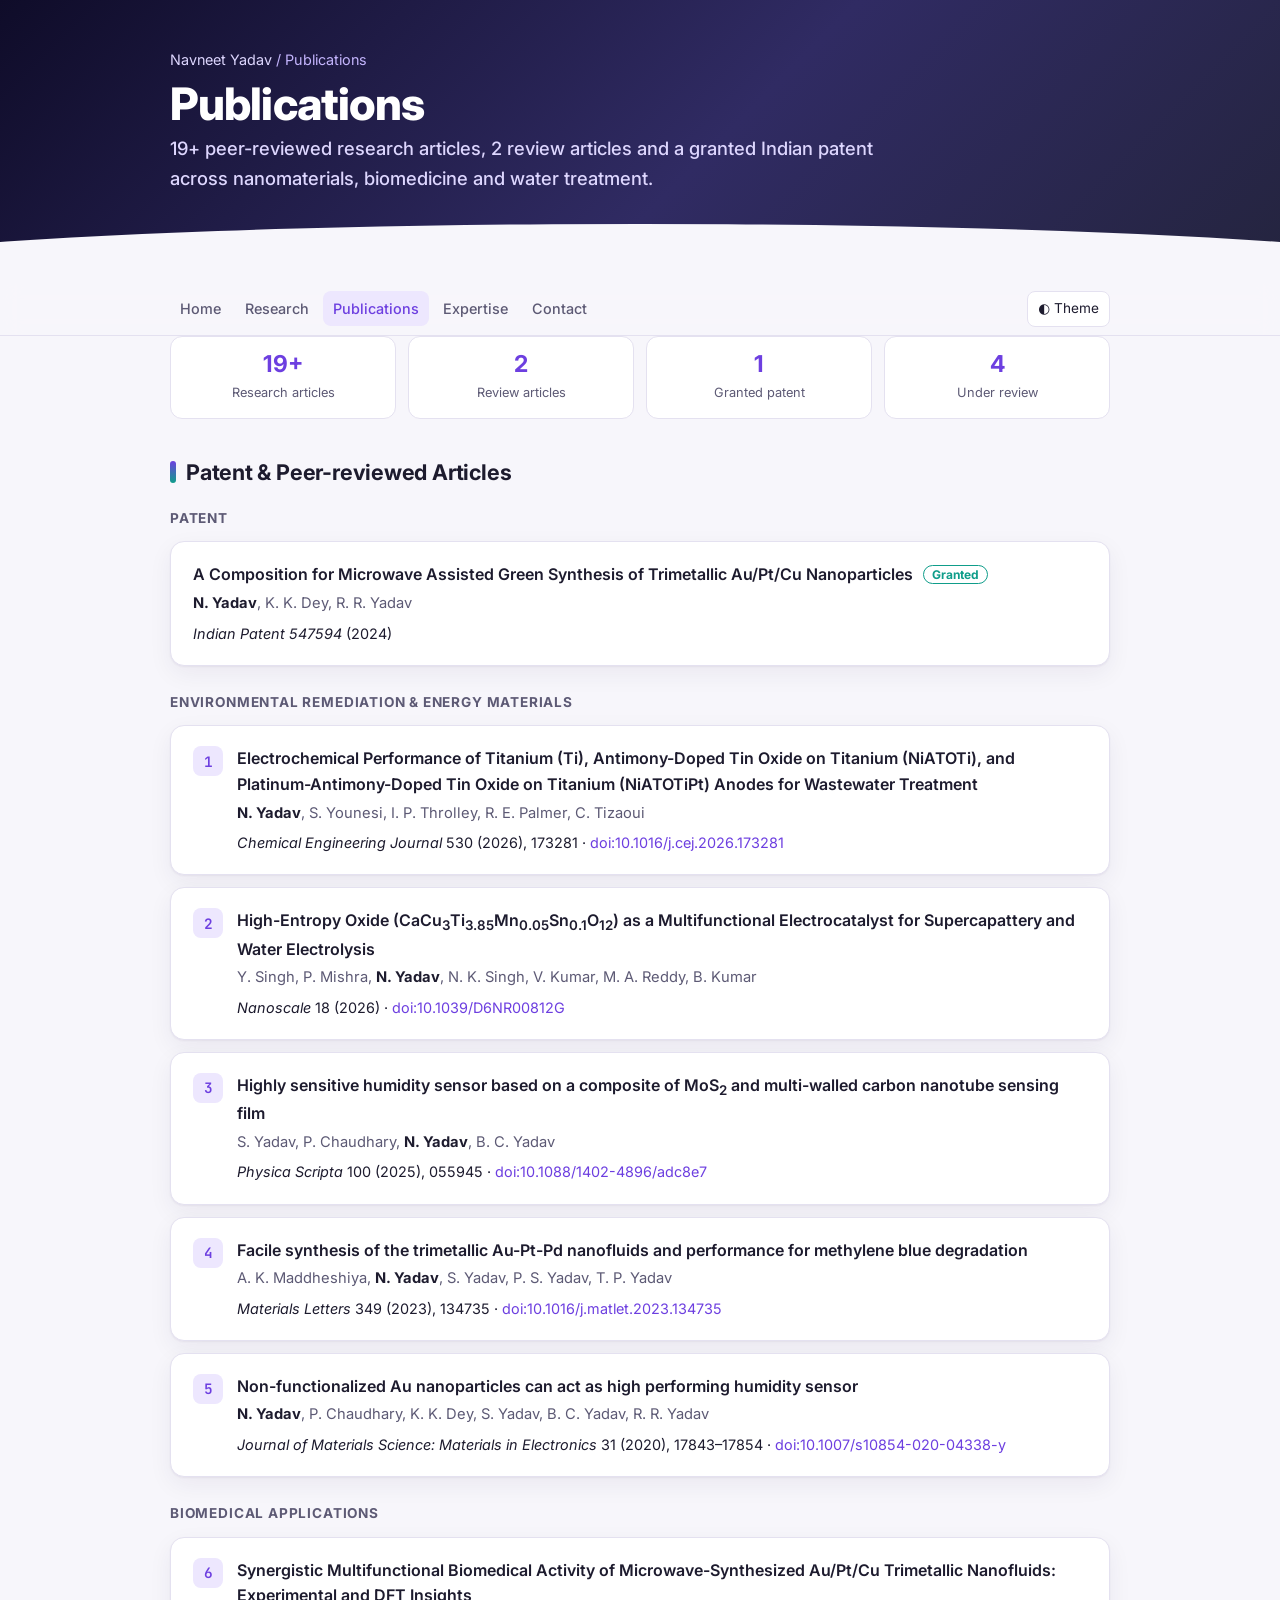
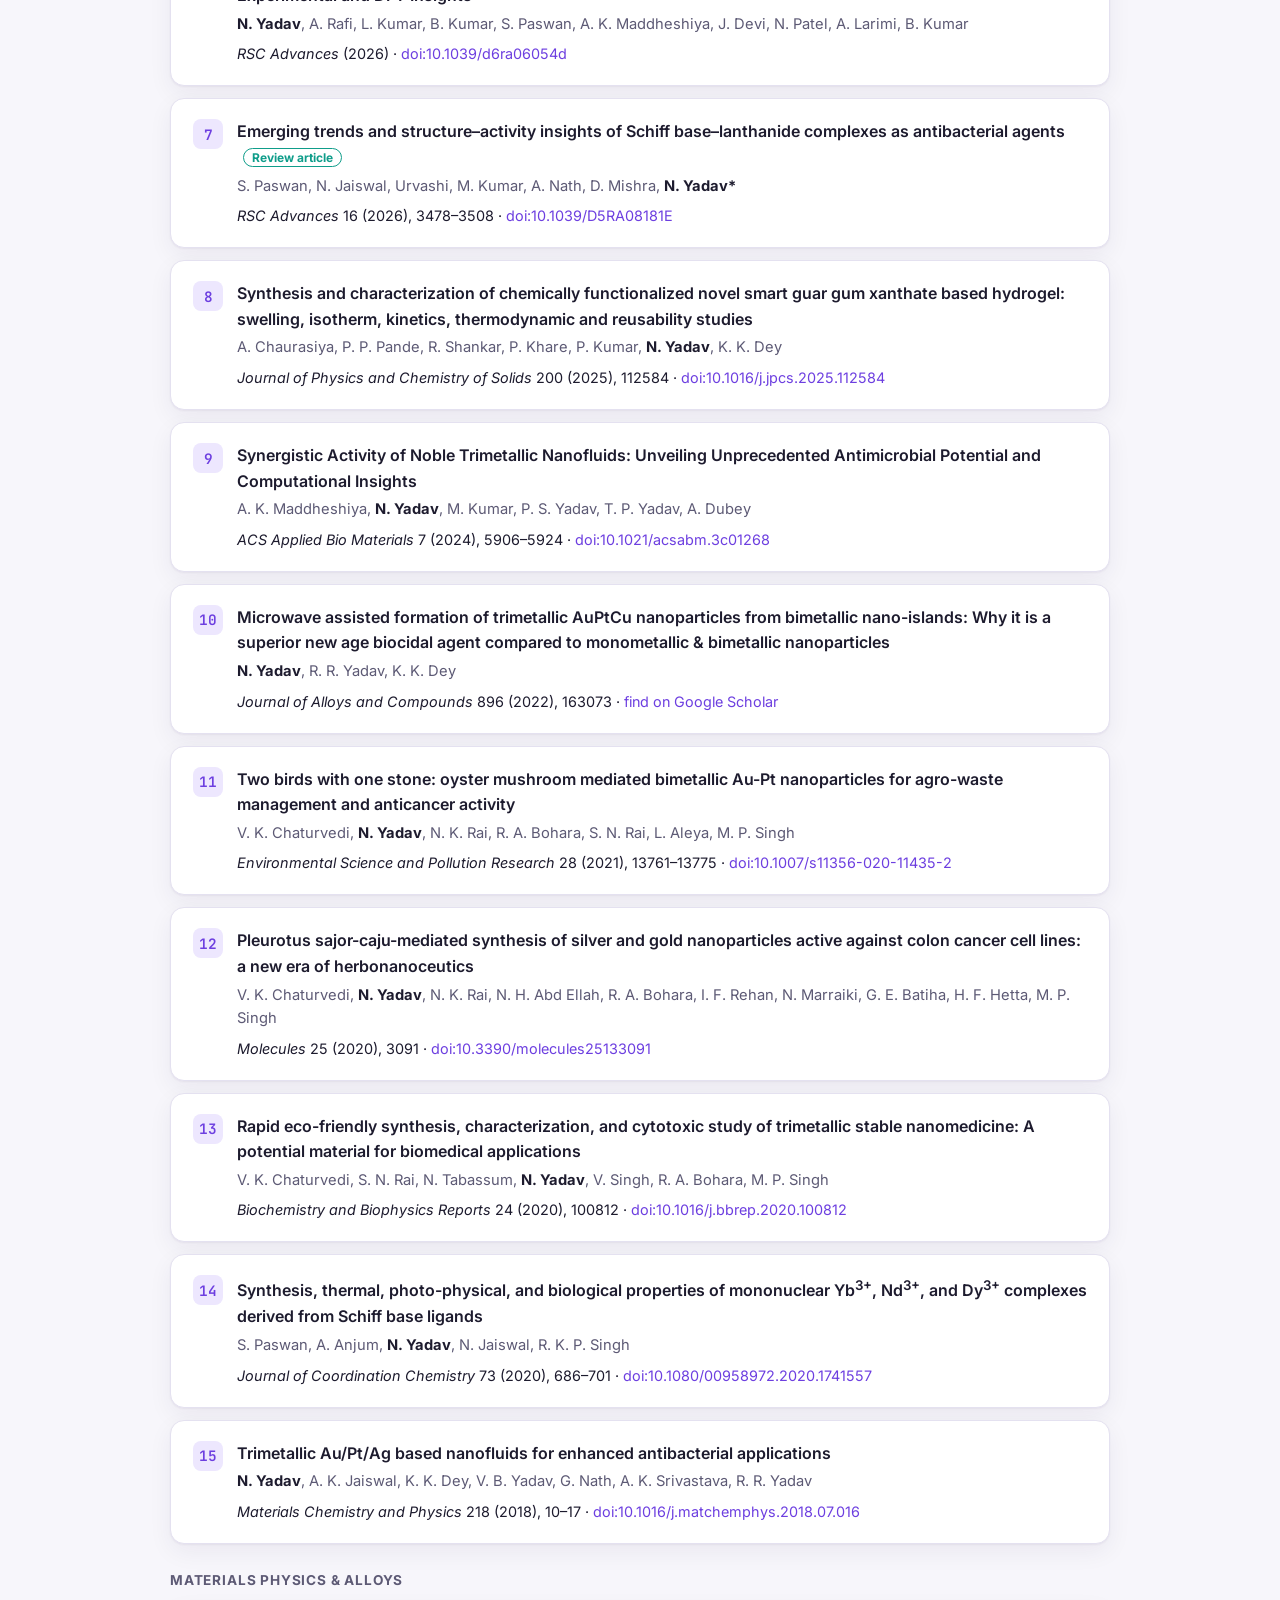
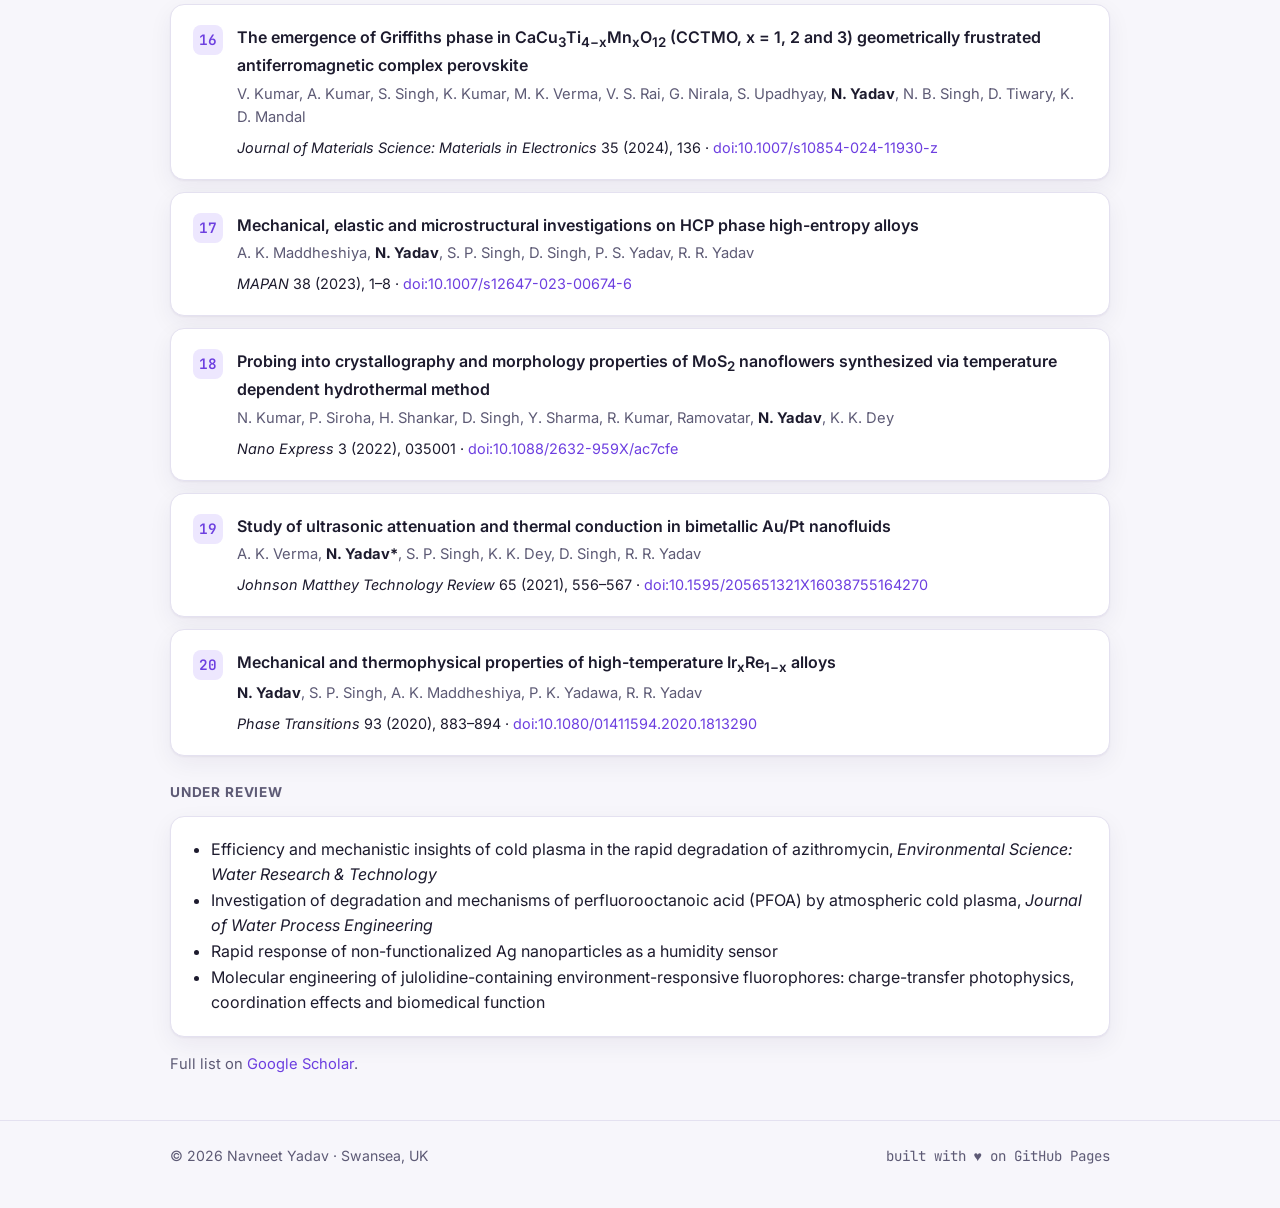
==== publications.html @ 1cdd3c5e "Add files via upload" ====
<!doctype html>
<html lang="en">
<head>
<meta charset="utf-8">
<meta name="viewport" content="width=device-width, initial-scale=1">
<title>Publications · Dr Navneet Yadav</title>
<meta name="description" content="Publications and patent of Dr Navneet Yadav.">
<meta property="og:title" content="Publications · Dr Navneet Yadav">
<meta property="og:description" content="Publications and patent of Dr Navneet Yadav.">
<meta property="og:image" content="https://navneetyadav840.github.io/photo_1.jpg">
<link rel="preconnect" href="https://fonts.googleapis.com">
<link rel="preconnect" href="https://fonts.gstatic.com" crossorigin>
<link href="https://fonts.googleapis.com/css2?family=Inter:wght@400;500;600;700;800&family=JetBrains+Mono:wght@400;600&display=swap" rel="stylesheet">
<link rel="stylesheet" href="style.css">
</head>
<body>
<header class="hero pagehead">
  <div class="wrap">
    <p class="crumb"><a href="index.html">Navneet Yadav</a> / Publications</p>
    <h1>Publications</h1>
    <p class="role">19+ peer-reviewed research articles, 2 review articles and a granted Indian patent across nanomaterials, biomedicine and water treatment.</p>
  </div>
</header>

<nav class="top" aria-label="Pages">
  <div class="wrap">
    <a href="index.html">Home</a>
    <a href="research.html">Research</a>
    <a href="publications.html" class="active" aria-current="page">Publications</a>
    <a href="expertise.html">Expertise</a>
    <a href="contact.html">Contact</a>
    <button class="theme" id="themeBtn" type="button" aria-label="Toggle colour theme">◐ Theme</button>
  </div>
</nav>

<main class="wrap">

  <div class="stats" style="margin:0 0 36px">
    <div class="stat"><b>19+</b><span>Research articles</span></div>
    <div class="stat"><b>2</b><span>Review articles</span></div>
    <div class="stat"><b>1</b><span>Granted patent</span></div>
    <div class="stat"><b>4</b><span>Under review</span></div>
  </div>

<section id="publications">
    <h2>Patent &amp; Peer-reviewed Articles</h2>
    <div class="pubs">
      <p class="sub">Patent</p>
      <div class="card pub nonum"><div>
        <p class="t">A Composition for Microwave Assisted Green Synthesis of Trimetallic Au/Pt/Cu Nanoparticles <span class="status">Granted</span></p>
        <p class="a"><b>N. Yadav</b>, K. K. Dey, R. R. Yadav</p>
        <p class="j"><i>Indian Patent 547594</i> (2024)</p>
      </div></div>

      <p class="sub">Environmental remediation &amp; energy materials</p>
      <div class="card pub"><div>
        <p class="t">Electrochemical Performance of Titanium (Ti), Antimony-Doped Tin Oxide on Titanium (NiATOTi), and Platinum-Antimony-Doped Tin Oxide on Titanium (NiATOTiPt) Anodes for Wastewater Treatment</p>
        <p class="a"><b>N. Yadav</b>, S. Younesi, I. P. Throlley, R. E. Palmer, C. Tizaoui</p>
        <p class="j"><i>Chemical Engineering Journal</i> 530 (2026), 173281 · <a href="https://doi.org/10.1016/j.cej.2026.173281" target="_blank" rel="noopener">doi:10.1016/j.cej.2026.173281</a></p>
      </div></div>
      <div class="card pub"><div>
        <p class="t">High-Entropy Oxide (CaCu<sub>3</sub>Ti<sub>3.85</sub>Mn<sub>0.05</sub>Sn<sub>0.1</sub>O<sub>12</sub>) as a Multifunctional Electrocatalyst for Supercapattery and Water Electrolysis</p>
        <p class="a">Y. Singh, P. Mishra, <b>N. Yadav</b>, N. K. Singh, V. Kumar, M. A. Reddy, B. Kumar</p>
        <p class="j"><i>Nanoscale</i> 18 (2026) · <a href="https://doi.org/10.1039/D6NR00812G" target="_blank" rel="noopener">doi:10.1039/D6NR00812G</a></p>
      </div></div>
      <div class="card pub"><div>
        <p class="t">Highly sensitive humidity sensor based on a composite of MoS<sub>2</sub> and multi-walled carbon nanotube sensing film</p>
        <p class="a">S. Yadav, P. Chaudhary, <b>N. Yadav</b>, B. C. Yadav</p>
        <p class="j"><i>Physica Scripta</i> 100 (2025), 055945 · <a href="https://doi.org/10.1088/1402-4896/adc8e7" target="_blank" rel="noopener">doi:10.1088/1402-4896/adc8e7</a></p>
      </div></div>
      <div class="card pub"><div>
        <p class="t">Facile synthesis of the trimetallic Au-Pt-Pd nanofluids and performance for methylene blue degradation</p>
        <p class="a">A. K. Maddheshiya, <b>N. Yadav</b>, S. Yadav, P. S. Yadav, T. P. Yadav</p>
        <p class="j"><i>Materials Letters</i> 349 (2023), 134735 · <a href="https://doi.org/10.1016/j.matlet.2023.134735" target="_blank" rel="noopener">doi:10.1016/j.matlet.2023.134735</a></p>
      </div></div>
      <div class="card pub"><div>
        <p class="t">Non-functionalized Au nanoparticles can act as high performing humidity sensor</p>
        <p class="a"><b>N. Yadav</b>, P. Chaudhary, K. K. Dey, S. Yadav, B. C. Yadav, R. R. Yadav</p>
        <p class="j"><i>Journal of Materials Science: Materials in Electronics</i> 31 (2020), 17843–17854 · <a href="https://doi.org/10.1007/s10854-020-04338-y" target="_blank" rel="noopener">doi:10.1007/s10854-020-04338-y</a></p>
      </div></div>

      <p class="sub">Biomedical applications</p>
      <div class="card pub"><div>
        <p class="t">Synergistic Multifunctional Biomedical Activity of Microwave-Synthesized Au/Pt/Cu Trimetallic Nanofluids: Experimental and DFT Insights</p>
        <p class="a"><b>N. Yadav</b>, A. Rafi, L. Kumar, B. Kumar, S. Paswan, A. K. Maddheshiya, J. Devi, N. Patel, A. Larimi, B. Kumar</p>
        <p class="j"><i>RSC Advances</i> (2026) · <a href="https://doi.org/10.1039/d6ra06054d" target="_blank" rel="noopener">doi:10.1039/d6ra06054d</a></p>
      </div></div>
      <div class="card pub"><div>
        <p class="t">Emerging trends and structure–activity insights of Schiff base–lanthanide complexes as antibacterial agents <span class="status">Review article</span></p>
        <p class="a">S. Paswan, N. Jaiswal, Urvashi, M. Kumar, A. Nath, D. Mishra, <b>N. Yadav*</b></p>
        <p class="j"><i>RSC Advances</i> 16 (2026), 3478–3508 · <a href="https://doi.org/10.1039/D5RA08181E" target="_blank" rel="noopener">doi:10.1039/D5RA08181E</a></p>
      </div></div>
      <div class="card pub"><div>
        <p class="t">Synthesis and characterization of chemically functionalized novel smart guar gum xanthate based hydrogel: swelling, isotherm, kinetics, thermodynamic and reusability studies</p>
        <p class="a">A. Chaurasiya, P. P. Pande, R. Shankar, P. Khare, P. Kumar, <b>N. Yadav</b>, K. K. Dey</p>
        <p class="j"><i>Journal of Physics and Chemistry of Solids</i> 200 (2025), 112584 · <a href="https://doi.org/10.1016/j.jpcs.2025.112584" target="_blank" rel="noopener">doi:10.1016/j.jpcs.2025.112584</a></p>
      </div></div>
      <div class="card pub"><div>
        <p class="t">Synergistic Activity of Noble Trimetallic Nanofluids: Unveiling Unprecedented Antimicrobial Potential and Computational Insights</p>
        <p class="a">A. K. Maddheshiya, <b>N. Yadav</b>, M. Kumar, P. S. Yadav, T. P. Yadav, A. Dubey</p>
        <p class="j"><i>ACS Applied Bio Materials</i> 7 (2024), 5906–5924 · <a href="https://doi.org/10.1021/acsabm.3c01268" target="_blank" rel="noopener">doi:10.1021/acsabm.3c01268</a></p>
      </div></div>
      <div class="card pub"><div>
        <p class="t">Microwave assisted formation of trimetallic AuPtCu nanoparticles from bimetallic nano-islands: Why it is a superior new age biocidal agent compared to monometallic &amp; bimetallic nanoparticles</p>
        <p class="a"><b>N. Yadav</b>, R. R. Yadav, K. K. Dey</p>
        <p class="j"><i>Journal of Alloys and Compounds</i> 896 (2022), 163073 · <a href="https://scholar.google.com/scholar?q=Microwave+assisted+formation+of+trimetallic+AuPtCu+nanoparticles+from+bimetallic+nano-islands" target="_blank" rel="noopener">find on Google Scholar</a></p>
      </div></div>
      <div class="card pub"><div>
        <p class="t">Two birds with one stone: oyster mushroom mediated bimetallic Au-Pt nanoparticles for agro-waste management and anticancer activity</p>
        <p class="a">V. K. Chaturvedi, <b>N. Yadav</b>, N. K. Rai, R. A. Bohara, S. N. Rai, L. Aleya, M. P. Singh</p>
        <p class="j"><i>Environmental Science and Pollution Research</i> 28 (2021), 13761–13775 · <a href="https://doi.org/10.1007/s11356-020-11435-2" target="_blank" rel="noopener">doi:10.1007/s11356-020-11435-2</a></p>
      </div></div>
      <div class="card pub"><div>
        <p class="t">Pleurotus sajor-caju-mediated synthesis of silver and gold nanoparticles active against colon cancer cell lines: a new era of herbonanoceutics</p>
        <p class="a">V. K. Chaturvedi, <b>N. Yadav</b>, N. K. Rai, N. H. Abd Ellah, R. A. Bohara, I. F. Rehan, N. Marraiki, G. E. Batiha, H. F. Hetta, M. P. Singh</p>
        <p class="j"><i>Molecules</i> 25 (2020), 3091 · <a href="https://doi.org/10.3390/molecules25133091" target="_blank" rel="noopener">doi:10.3390/molecules25133091</a></p>
      </div></div>
      <div class="card pub"><div>
        <p class="t">Rapid eco-friendly synthesis, characterization, and cytotoxic study of trimetallic stable nanomedicine: A potential material for biomedical applications</p>
        <p class="a">V. K. Chaturvedi, S. N. Rai, N. Tabassum, <b>N. Yadav</b>, V. Singh, R. A. Bohara, M. P. Singh</p>
        <p class="j"><i>Biochemistry and Biophysics Reports</i> 24 (2020), 100812 · <a href="https://doi.org/10.1016/j.bbrep.2020.100812" target="_blank" rel="noopener">doi:10.1016/j.bbrep.2020.100812</a></p>
      </div></div>
      <div class="card pub"><div>
        <p class="t">Synthesis, thermal, photo-physical, and biological properties of mononuclear Yb<sup>3+</sup>, Nd<sup>3+</sup>, and Dy<sup>3+</sup> complexes derived from Schiff base ligands</p>
        <p class="a">S. Paswan, A. Anjum, <b>N. Yadav</b>, N. Jaiswal, R. K. P. Singh</p>
        <p class="j"><i>Journal of Coordination Chemistry</i> 73 (2020), 686–701 · <a href="https://doi.org/10.1080/00958972.2020.1741557" target="_blank" rel="noopener">doi:10.1080/00958972.2020.1741557</a></p>
      </div></div>
      <div class="card pub"><div>
        <p class="t">Trimetallic Au/Pt/Ag based nanofluids for enhanced antibacterial applications</p>
        <p class="a"><b>N. Yadav</b>, A. K. Jaiswal, K. K. Dey, V. B. Yadav, G. Nath, A. K. Srivastava, R. R. Yadav</p>
        <p class="j"><i>Materials Chemistry and Physics</i> 218 (2018), 10–17 · <a href="https://doi.org/10.1016/j.matchemphys.2018.07.016" target="_blank" rel="noopener">doi:10.1016/j.matchemphys.2018.07.016</a></p>
      </div></div>

      <p class="sub">Materials physics &amp; alloys</p>
      <div class="card pub"><div>
        <p class="t">The emergence of Griffiths phase in CaCu<sub>3</sub>Ti<sub>4−x</sub>Mn<sub>x</sub>O<sub>12</sub> (CCTMO, x = 1, 2 and 3) geometrically frustrated antiferromagnetic complex perovskite</p>
        <p class="a">V. Kumar, A. Kumar, S. Singh, K. Kumar, M. K. Verma, V. S. Rai, G. Nirala, S. Upadhyay, <b>N. Yadav</b>, N. B. Singh, D. Tiwary, K. D. Mandal</p>
        <p class="j"><i>Journal of Materials Science: Materials in Electronics</i> 35 (2024), 136 · <a href="https://doi.org/10.1007/s10854-024-11930-z" target="_blank" rel="noopener">doi:10.1007/s10854-024-11930-z</a></p>
      </div></div>
      <div class="card pub"><div>
        <p class="t">Mechanical, elastic and microstructural investigations on HCP phase high-entropy alloys</p>
        <p class="a">A. K. Maddheshiya, <b>N. Yadav</b>, S. P. Singh, D. Singh, P. S. Yadav, R. R. Yadav</p>
        <p class="j"><i>MAPAN</i> 38 (2023), 1–8 · <a href="https://doi.org/10.1007/s12647-023-00674-6" target="_blank" rel="noopener">doi:10.1007/s12647-023-00674-6</a></p>
      </div></div>
      <div class="card pub"><div>
        <p class="t">Probing into crystallography and morphology properties of MoS<sub>2</sub> nanoflowers synthesized via temperature dependent hydrothermal method</p>
        <p class="a">N. Kumar, P. Siroha, H. Shankar, D. Singh, Y. Sharma, R. Kumar, Ramovatar, <b>N. Yadav</b>, K. K. Dey</p>
        <p class="j"><i>Nano Express</i> 3 (2022), 035001 · <a href="https://doi.org/10.1088/2632-959X/ac7cfe" target="_blank" rel="noopener">doi:10.1088/2632-959X/ac7cfe</a></p>
      </div></div>
      <div class="card pub"><div>
        <p class="t">Study of ultrasonic attenuation and thermal conduction in bimetallic Au/Pt nanofluids</p>
        <p class="a">A. K. Verma, <b>N. Yadav*</b>, S. P. Singh, K. K. Dey, D. Singh, R. R. Yadav</p>
        <p class="j"><i>Johnson Matthey Technology Review</i> 65 (2021), 556–567 · <a href="https://doi.org/10.1595/205651321X16038755164270" target="_blank" rel="noopener">doi:10.1595/205651321X16038755164270</a></p>
      </div></div>
      <div class="card pub"><div>
        <p class="t">Mechanical and thermophysical properties of high-temperature Ir<sub>x</sub>Re<sub>1−x</sub> alloys</p>
        <p class="a"><b>N. Yadav</b>, S. P. Singh, A. K. Maddheshiya, P. K. Yadawa, R. R. Yadav</p>
        <p class="j"><i>Phase Transitions</i> 93 (2020), 883–894 · <a href="https://doi.org/10.1080/01411594.2020.1813290" target="_blank" rel="noopener">doi:10.1080/01411594.2020.1813290</a></p>
      </div></div>

      <p class="sub">Under review</p>
      <div class="card"><ul style="margin:0;padding-left:18px">
        <li>Efficiency and mechanistic insights of cold plasma in the rapid degradation of azithromycin, <i>Environmental Science: Water Research &amp; Technology</i></li>
        <li>Investigation of degradation and mechanisms of perfluorooctanoic acid (PFOA) by atmospheric cold plasma, <i>Journal of Water Process Engineering</i></li>
        <li>Rapid response of non-functionalized Ag nanoparticles as a humidity sensor</li>
        <li>Molecular engineering of julolidine-containing environment-responsive fluorophores: charge-transfer photophysics, coordination effects and biomedical function</li>
      </ul></div>
      <p style="margin:4px 0 0;color:var(--muted);font-size:.92rem">Full list on <a href="https://scholar.google.com/citations?user=IfjBvK0AAAAJ&amp;hl=en" target="_blank" rel="noopener">Google Scholar</a>.</p>
    </div>
  </section>

</main>

<footer>
  <div class="wrap">
    <span>© <span id="yr">2026</span> Navneet Yadav · Swansea, UK</span>
    <span class="mono">built with ♥ on GitHub Pages</span>
  </div>
</footer>
<script src="script.js"></script>
</body>
</html>
---- style.css ----
:root{
  --bg:#f7f6fb; --surface:#ffffff; --surface-2:#f1effa; --text:#1d1b2e; --muted:#5d5a75; --line:#e4e1f0;
  --accent:#6d3fe0; --accent-soft:#ede7fe; --accent-2:#0f9d8a; --chip:#f1effa; --shadow:0 1px 2px rgba(30,20,70,.05),0 8px 24px rgba(30,20,70,.06);
  --hero-a:#0f0c29; --hero-b:#302b63; --hero-c:#24243e;
}
@media (prefers-color-scheme: dark){
  :root:not([data-theme="light"]){
    --bg:#0f0f17; --surface:#181826; --surface-2:#1f1f31; --text:#e6e4f5; --muted:#a19dbf; --line:#2c2a44;
    --accent:#a78bfa; --accent-soft:#2a2350; --accent-2:#5eead4; --chip:#232238; --shadow:0 1px 2px rgba(0,0,0,.3),0 8px 24px rgba(0,0,0,.25);
  }
}
:root[data-theme="dark"]{
  --bg:#0f0f17; --surface:#181826; --surface-2:#1f1f31; --text:#e6e4f5; --muted:#a19dbf; --line:#2c2a44;
  --accent:#a78bfa; --accent-soft:#2a2350; --accent-2:#5eead4; --chip:#232238; --shadow:0 1px 2px rgba(0,0,0,.3),0 8px 24px rgba(0,0,0,.25);
}
*{box-sizing:border-box}
html{scroll-behavior:smooth}
body{margin:0;background:var(--bg);color:var(--text);font:16px/1.6 Inter,system-ui,-apple-system,Segoe UI,Roboto,sans-serif;-webkit-font-smoothing:antialiased}
a{color:var(--accent);text-decoration:none}
a:hover{text-decoration:underline}
.mono{font-family:"JetBrains Mono",ui-monospace,Menlo,monospace}
.wrap{max-width:980px;margin:0 auto;padding:0 20px}

/* hero */
.hero{background:linear-gradient(135deg,var(--hero-a),var(--hero-b) 55%,var(--hero-c));color:#fff;position:relative;overflow:hidden}
.hero::after{content:"";position:absolute;inset:auto 0 -1px 0;height:60px;background:var(--bg);clip-path:ellipse(70% 100% at 50% 100%)}
.hero .wrap{display:flex;gap:36px;align-items:center;padding-top:64px;padding-bottom:96px;position:relative;z-index:1}
.photo{width:168px;height:168px;border-radius:50%;object-fit:cover;flex:none;border:4px solid rgba(255,255,255,.18);box-shadow:0 0 0 8px rgba(167,139,250,.18)}
.hero h1{font-size:clamp(2.4rem,6vw,3.6rem);line-height:1.05;margin:0 0 8px;font-weight:800;letter-spacing:-.02em}
.hero .role{font-size:1.15rem;color:#ddd6fe;margin:0 0 6px;font-weight:500}
.hero .place{color:#c4b5fd;margin:0 0 14px;font-size:.95rem}
.prompt{font-size:.9rem;color:#9ece6a;margin-bottom:10px}
.prompt span{color:#c0caf5}
.cursor{display:inline-block;width:.55em;height:1.05em;background:#c0caf5;vertical-align:-2px;margin-left:2px;animation:blink 1s steps(1) infinite}
@keyframes blink{50%{opacity:0}}
.actions{display:flex;flex-wrap:wrap;gap:10px;margin-top:18px}
.btn{display:inline-flex;align-items:center;gap:8px;padding:10px 16px;border-radius:10px;font-weight:600;font-size:.92rem;border:1px solid rgba(255,255,255,.22);color:#fff;background:rgba(255,255,255,.08);transition:.15s}
.btn:hover{background:rgba(255,255,255,.16);text-decoration:none;transform:translateY(-1px)}
.btn.primary{background:#a78bfa;border-color:#a78bfa;color:#1a1338}
.btn.primary:hover{background:#c4b5fd}
.btn svg{width:17px;height:17px;flex:none}

.photo.initials{display:grid;place-items:center;background:linear-gradient(135deg,#a78bfa,#5eead4);color:#1a1338;font:800 3.4rem Inter,sans-serif;letter-spacing:-.03em}
@media screen and (max-width:720px){.photo.initials{font-size:2.4rem}}
.sub{font-size:.85rem;text-transform:uppercase;letter-spacing:.06em;color:var(--muted);margin:14px 0 0;font-weight:700}
.pubs .sub:first-child{margin-top:0}
.status{font-size:.75rem;font-weight:700;color:var(--accent-2);border:1px solid currentColor;padding:1px 8px;border-radius:999px;margin-left:6px;white-space:nowrap;vertical-align:1px}
.pub.nonum{grid-template-columns:1fr}

/* nav */
nav.top{position:sticky;top:0;z-index:5;background:color-mix(in srgb,var(--bg) 88%,transparent);backdrop-filter:blur(10px);border-bottom:1px solid var(--line)}
nav.top .wrap{display:flex;gap:4px;align-items:center;overflow-x:auto;padding-top:8px;padding-bottom:8px;scrollbar-width:none}
nav.top a{color:var(--muted);font-weight:500;font-size:.9rem;padding:6px 10px;border-radius:8px;white-space:nowrap}
nav.top a:hover{background:var(--surface-2);color:var(--text);text-decoration:none}
.theme{margin-left:auto;background:var(--surface);border:1px solid var(--line);color:var(--text);border-radius:8px;padding:6px 10px;cursor:pointer;font:inherit;font-size:.85rem;flex:none}

/* sections */
main{padding:32px 0 56px}
section{margin:0 0 44px;scroll-margin-top:70px}
h2{font-size:1.35rem;margin:0 0 18px;display:flex;align-items:center;gap:10px;letter-spacing:-.01em}
h2::before{content:"";width:6px;height:22px;border-radius:3px;background:linear-gradient(var(--accent),var(--accent-2))}
.card{background:var(--surface);border:1px solid var(--line);border-radius:14px;padding:20px 22px;box-shadow:var(--shadow)}
.lead{font-size:1.07rem;color:var(--text);margin:0}
.stats{display:grid;grid-template-columns:repeat(4,1fr);gap:12px;margin-top:16px}
.stat{background:var(--surface);border:1px solid var(--line);border-radius:12px;padding:14px;text-align:center}
.stat b{display:block;font-size:1.45rem;color:var(--accent);line-height:1.2}
.stat span{font-size:.8rem;color:var(--muted)}

/* timeline */
.tl{position:relative;padding-left:26px}
.tl::before{content:"";position:absolute;left:7px;top:6px;bottom:6px;width:2px;background:var(--line)}
.item{position:relative;margin-bottom:16px}
.item::before{content:"";position:absolute;left:-26px;top:22px;width:12px;height:12px;border-radius:50%;background:var(--surface);border:3px solid var(--accent)}
.item .head{display:flex;justify-content:space-between;gap:12px;flex-wrap:wrap;align-items:baseline}
.item h3{margin:0;font-size:1.05rem}
.when{font-size:.82rem;color:var(--accent);font-weight:600;background:var(--accent-soft);padding:2px 10px;border-radius:999px;white-space:nowrap}
.where{color:var(--muted);margin:2px 0 8px;font-size:.93rem}
.item ul{margin:8px 0 0;padding-left:18px}
.item li{margin:4px 0}
.tags{display:flex;flex-wrap:wrap;gap:6px;margin-top:10px}
.tag{font-size:.78rem;background:var(--chip);border:1px solid var(--line);padding:2px 9px;border-radius:999px;color:var(--muted)}
.badge{display:inline-block;font-size:.78rem;font-weight:700;color:#7a5200;background:#fde9b3;padding:2px 9px;border-radius:999px;margin-left:6px;vertical-align:2px}

/* publications */
.pubs{counter-reset:p;display:grid;gap:12px}
.pub{display:grid;grid-template-columns:auto 1fr;gap:14px;align-items:start}
.pub:not(.nonum)::before{counter-increment:p;content:counter(p);font:600 .9rem "JetBrains Mono",monospace;color:var(--accent);background:var(--accent-soft);width:30px;height:30px;border-radius:8px;display:grid;place-items:center}
.pub .t{font-weight:600;margin:0 0 4px}
.pub .a{color:var(--muted);font-size:.92rem;margin:0}
.pub .a b{color:var(--text)}
.pub .j{font-size:.9rem;margin:6px 0 0}
.pub .j i{color:var(--text)}

/* skills */
.skills{display:grid;grid-template-columns:repeat(2,1fr);gap:12px}
.skills h3{font-size:.85rem;text-transform:uppercase;letter-spacing:.06em;color:var(--muted);margin:0 0 10px}
.chips{display:flex;flex-wrap:wrap;gap:6px}
.chip{background:var(--chip);border:1px solid var(--line);padding:4px 11px;border-radius:8px;font-size:.88rem}

/* awards */
.awards{display:grid;gap:10px}
.award{display:grid;grid-template-columns:64px 1fr;gap:12px;align-items:baseline}
.award .y{font:600 .9rem "JetBrains Mono",monospace;color:var(--accent)}
.grid2{display:grid;grid-template-columns:1fr 1fr;gap:16px}
.list{margin:0;padding:0;list-style:none}
.list li{padding:8px 0;border-bottom:1px dashed var(--line);display:grid;grid-template-columns:52px 1fr;gap:10px}
.list li:last-child{border-bottom:0}
.list .y{font:600 .85rem "JetBrains Mono",monospace;color:var(--accent)}

.projects{display:grid;grid-template-columns:repeat(2,1fr);gap:12px}
.project h3{margin:0 0 6px;font-size:1.02rem}
.project p{margin:0 0 10px;color:var(--muted);font-size:.93rem}

footer{border-top:1px solid var(--line);padding:24px 0 40px;color:var(--muted);font-size:.88rem}
footer .wrap{display:flex;justify-content:space-between;gap:12px;flex-wrap:wrap}

@media screen and (max-width:720px){
  .hero .wrap{flex-direction:column;align-items:flex-start;padding-top:40px;padding-bottom:80px;gap:20px}
  .photo{width:120px;height:120px}
  .stats{grid-template-columns:repeat(2,1fr)}
  .skills,.grid2,.projects{grid-template-columns:1fr}
  .card{padding:16px}
}
@media print{
  @page{size:A4;margin:12mm 12mm}
  :root,:root[data-theme="dark"],:root:not([data-theme="light"]){
    --bg:#fff;--surface:#fff;--surface-2:#f6f5fb;--text:#111;--muted:#444;--line:#ddd;
    --accent:#4b22c8;--accent-soft:#eee8fd;--accent-2:#0f9d8a;--chip:#f4f2fb;--shadow:none}
  nav.top,.actions,.theme,.hero::after,.prompt,.stats,#references{display:none!important}
  html{font-size:10.5px}
  body{background:#fff;color:#111;font-size:10.5px;line-height:1.45}
  .wrap{max-width:none;padding:0}
  .hero{background:none;color:#111;border-bottom:2px solid #6d3fe0;margin-bottom:10px}
  .hero .wrap{padding:0 0 10px;gap:18px;flex-direction:row;align-items:center}
  .photo{width:78px;height:78px;border:0;box-shadow:none}
  .photo.initials{font-size:28px}
  .sub{font-size:9.5px;margin:6px 0 0}
  .hero h1{font-size:26px;margin:0 0 2px}
  .hero .role{color:#333;font-size:12px;margin:0}
  .hero .place{color:#555;font-size:11px;margin:2px 0 0}
  .print-contact{display:block!important;font-size:10.5px;color:#333;margin-top:4px}
  main{padding:0}
  section{margin:0 0 12px}
  h2{font-size:13.5px;margin:0 0 6px}
  h2::before{height:14px;width:4px}
  .card,.stat{box-shadow:none;border:1px solid #ddd;padding:8px 10px;border-radius:8px;break-inside:avoid}
  .lead{font-size:11px}
  .tl{padding-left:18px}.tl::before{left:4px}
  .item{margin-bottom:6px}.item::before{left:-18px;top:12px;width:9px;height:9px;border-width:2px}
  .item h3{font-size:11.5px}.when{font-size:9.5px}.where{font-size:10px;margin:0 0 3px}
  .item ul{margin:3px 0 0}.item li{margin:1px 0}
  .tags{display:none}
  .pubs{gap:6px}.pub::before{width:20px;height:20px;font-size:10px}
  .skills{grid-template-columns:1fr 1fr!important;gap:6px}
  .skills h3{font-size:9.5px;margin:0 0 4px}.chip{font-size:9.5px;padding:1px 6px}
  .awards{gap:3px}.award{grid-template-columns:40px 1fr}
  .grid2,.projects{grid-template-columns:1fr 1fr!important;gap:8px}
  .list li{padding:3px 0;grid-template-columns:38px 1fr}
  a{color:#4b22c8}
  footer{display:none}
}

/* ---- multi-page additions ---- */
nav.top a.active{color:var(--accent);background:var(--accent-soft)}
.pagehead .wrap{padding-top:48px;padding-bottom:84px;display:block}
.pagehead h1{font-size:clamp(2rem,5vw,2.8rem);margin:0 0 6px}
.pagehead .crumb{font-size:.9rem;color:#c4b5fd;margin:0 0 10px}
.pagehead .crumb a{color:#ddd6fe}
.pagehead .role{max-width:720px}
.more{display:inline-flex;align-items:center;gap:6px;margin-top:14px;padding:9px 15px;border-radius:10px;border:1px solid var(--line);background:var(--surface);color:var(--accent);font-weight:600;font-size:.92rem;box-shadow:var(--shadow);transition:.15s}
.more:hover{text-decoration:none;transform:translateY(-1px);border-color:var(--accent)}
.more::after{content:"→";transition:.15s}
.more:hover::after{transform:translateX(3px)}
.themes{display:grid;grid-template-columns:repeat(2,1fr);gap:12px}
.theme-card{display:flex;flex-direction:column}
.theme-card .ico{font-size:1.6rem;line-height:1;margin-bottom:8px}
.theme-card h3{margin:0 0 6px;font-size:1.05rem}
.theme-card p{margin:0 0 10px;color:var(--muted);font-size:.94rem}
.theme-card ul{margin:0 0 10px;padding-left:18px;color:var(--muted);font-size:.93rem}
.theme-card .tags{margin-top:auto}
a.theme-card{color:inherit;transition:.15s}
a.theme-card:hover{text-decoration:none;border-color:var(--accent);transform:translateY(-2px)}
a.theme-card .go{color:var(--accent);font-weight:600;font-size:.88rem;margin-top:10px}
.glance{margin:0;padding:0;list-style:none}
.glance li{display:grid;grid-template-columns:1fr auto;gap:12px;padding:10px 0;border-bottom:1px dashed var(--line);align-items:baseline}
.glance li:last-child{border-bottom:0}
.glance b{display:block}
.glance span.w{color:var(--muted);font-size:.9rem}
.cta{display:grid;grid-template-columns:repeat(3,1fr);gap:12px}
.cta a{display:flex;flex-direction:column;gap:4px;padding:18px 20px;border-radius:14px;border:1px solid var(--line);background:var(--surface);box-shadow:var(--shadow);color:var(--text);transition:.15s}
.cta a:hover{text-decoration:none;border-color:var(--accent);transform:translateY(-2px)}
.cta a b{font-size:1.02rem}
.cta a span{color:var(--muted);font-size:.88rem}
.cta a i{font-style:normal;color:var(--accent);font-weight:700;font-size:.88rem;margin-top:6px}
.contact-grid{display:grid;grid-template-columns:repeat(2,1fr);gap:12px}
.contact-grid a.card{display:flex;align-items:center;gap:14px;color:var(--text);transition:.15s}
.contact-grid a.card:hover{text-decoration:none;border-color:var(--accent);transform:translateY(-2px)}
.contact-grid .ci{width:42px;height:42px;border-radius:10px;background:var(--accent-soft);color:var(--accent);display:grid;place-items:center;font-weight:800;flex:none}
.contact-grid small{display:block;color:var(--muted);font-size:.86rem;word-break:break-all}
@media screen and (max-width:720px){
  .themes,.cta,.contact-grid{grid-template-columns:1fr}
  .pagehead .wrap{padding-top:32px;padding-bottom:72px}
}
@media print{ .more,.cta,.pagehead::after{display:none!important} .pagehead{background:none;color:#111} .pagehead .crumb{display:none} }
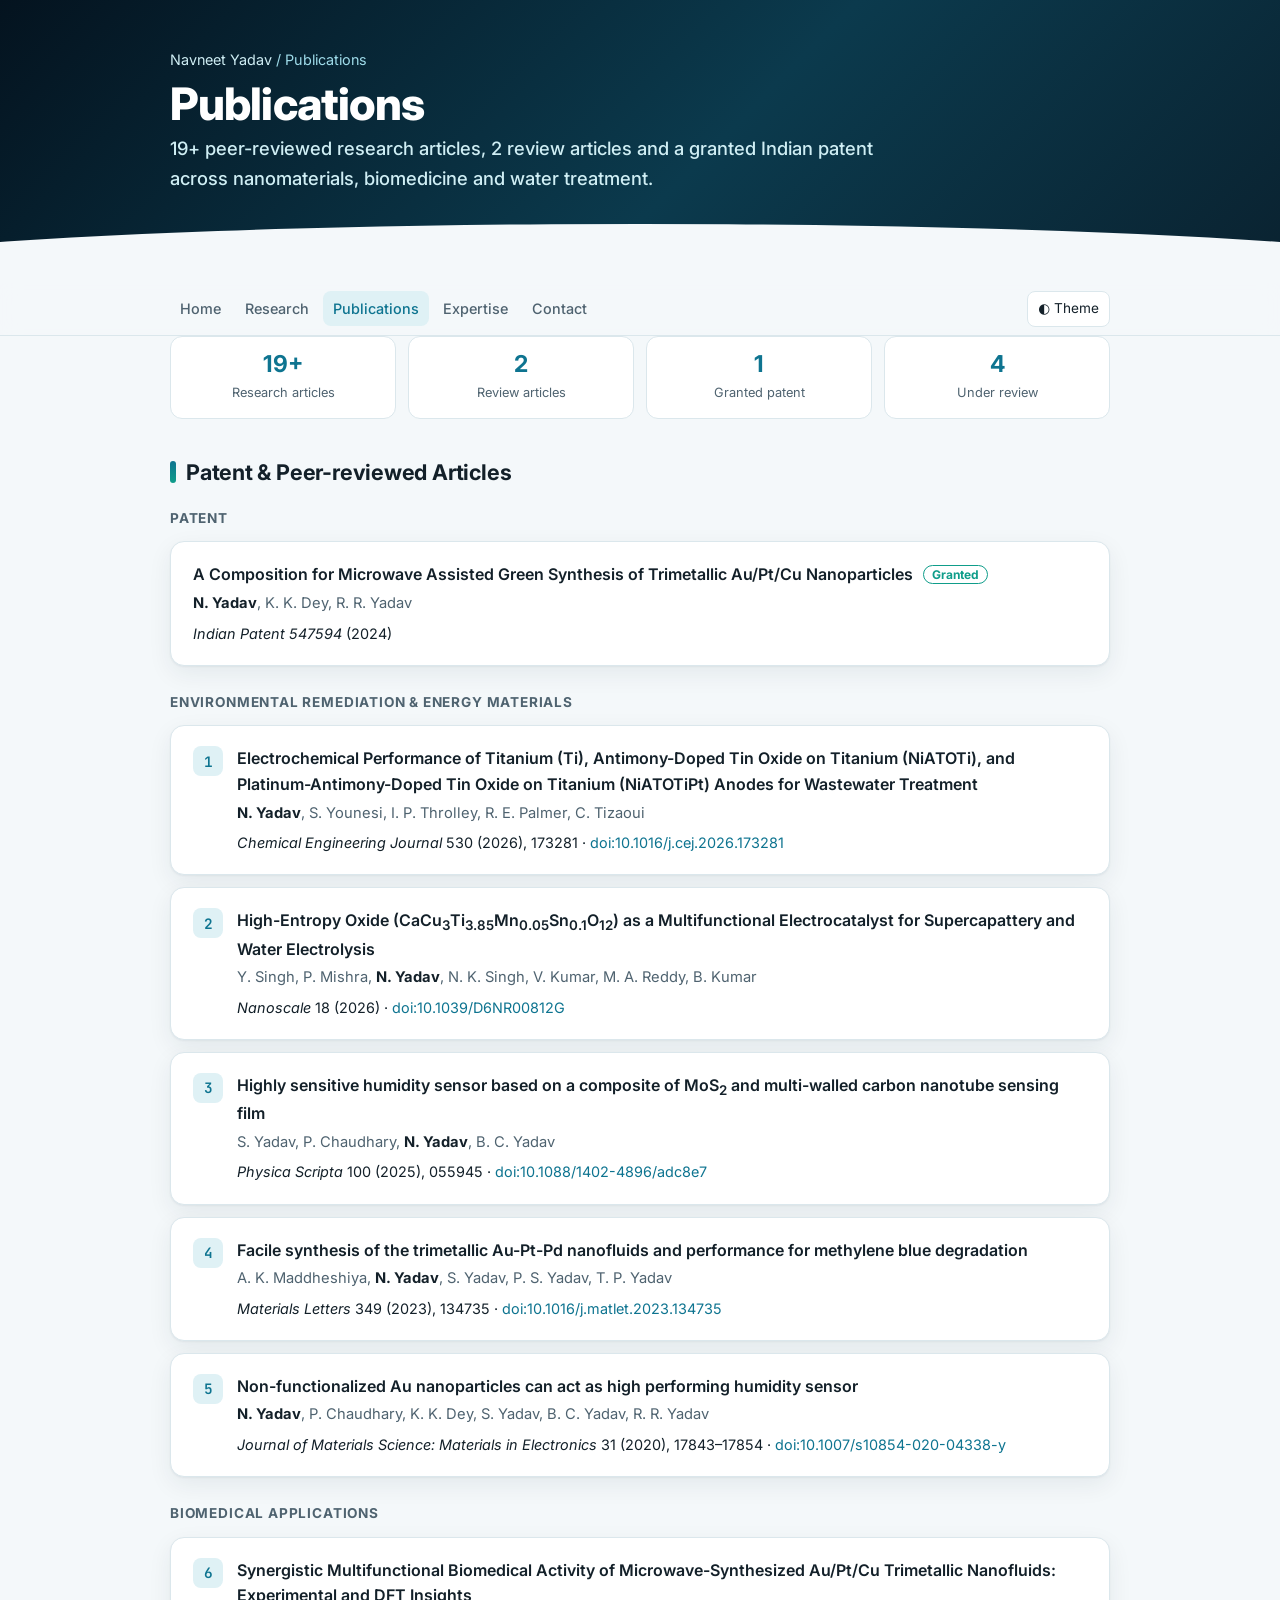
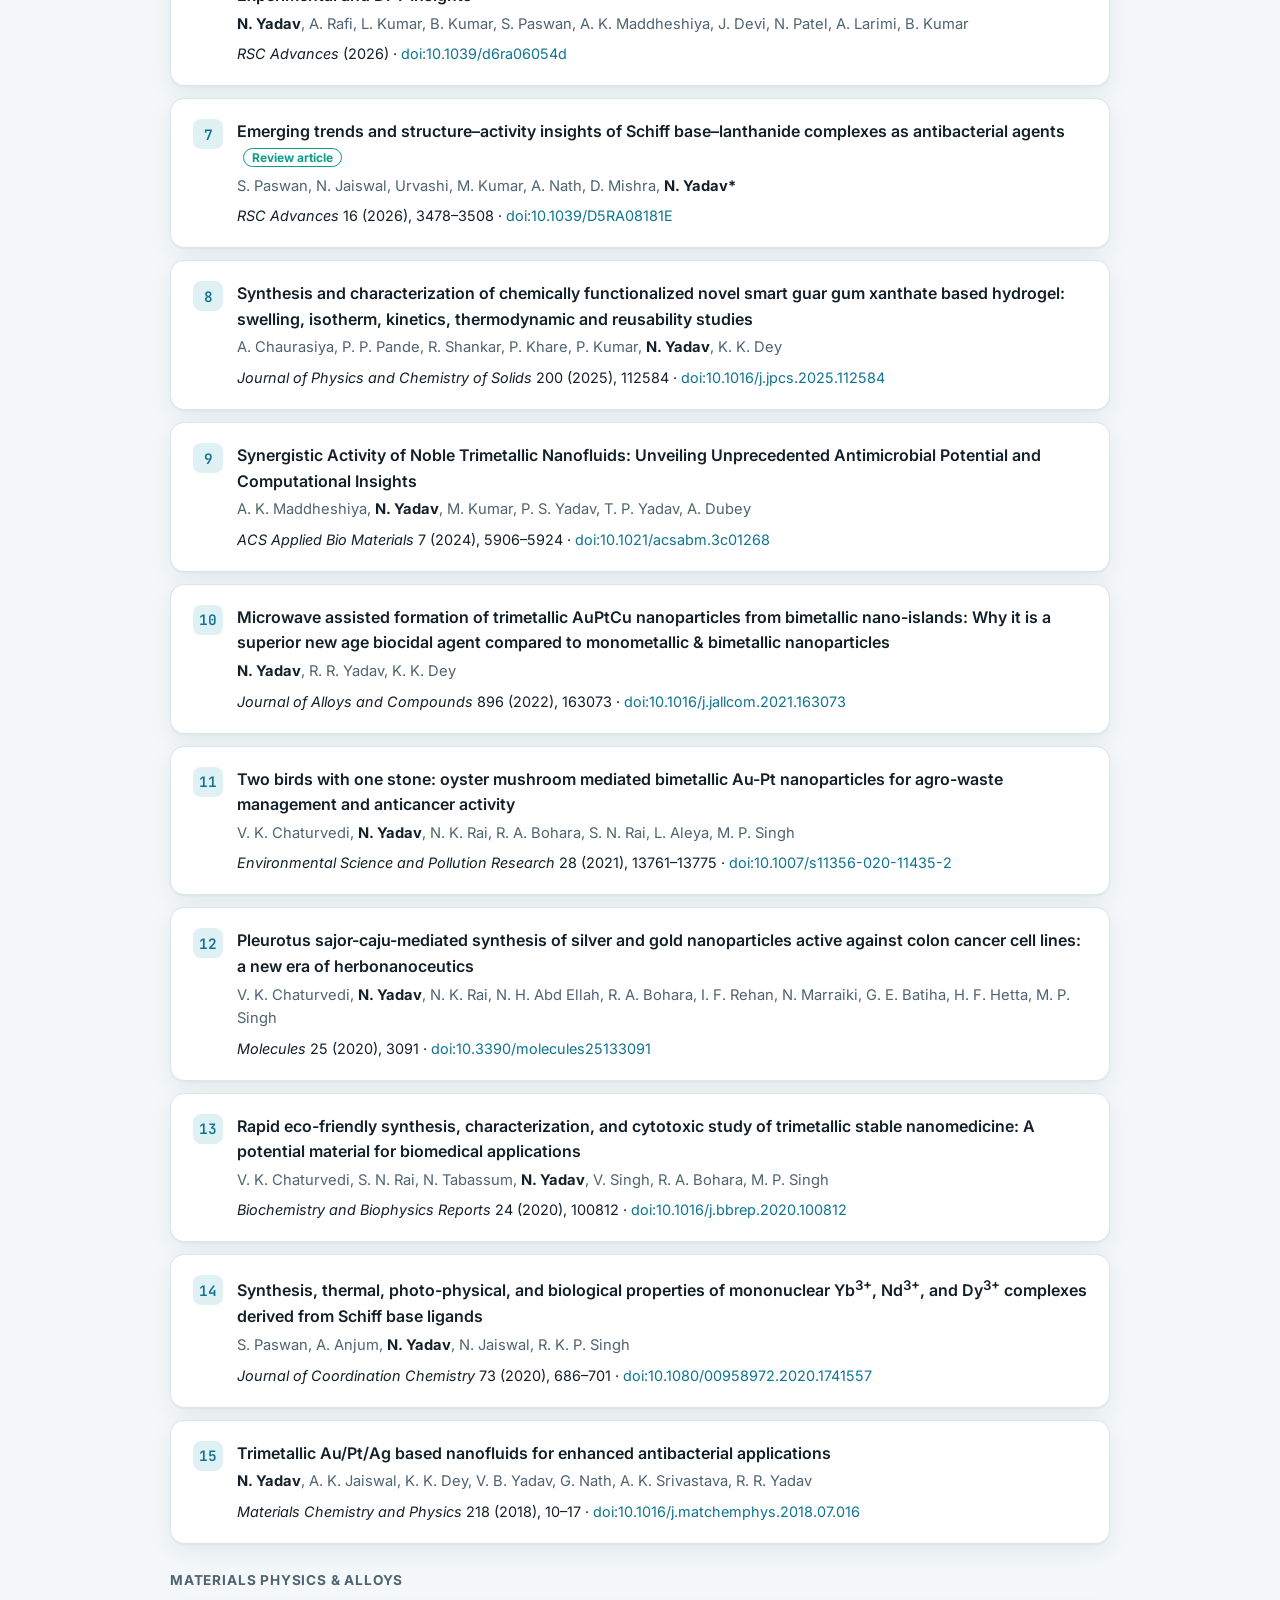
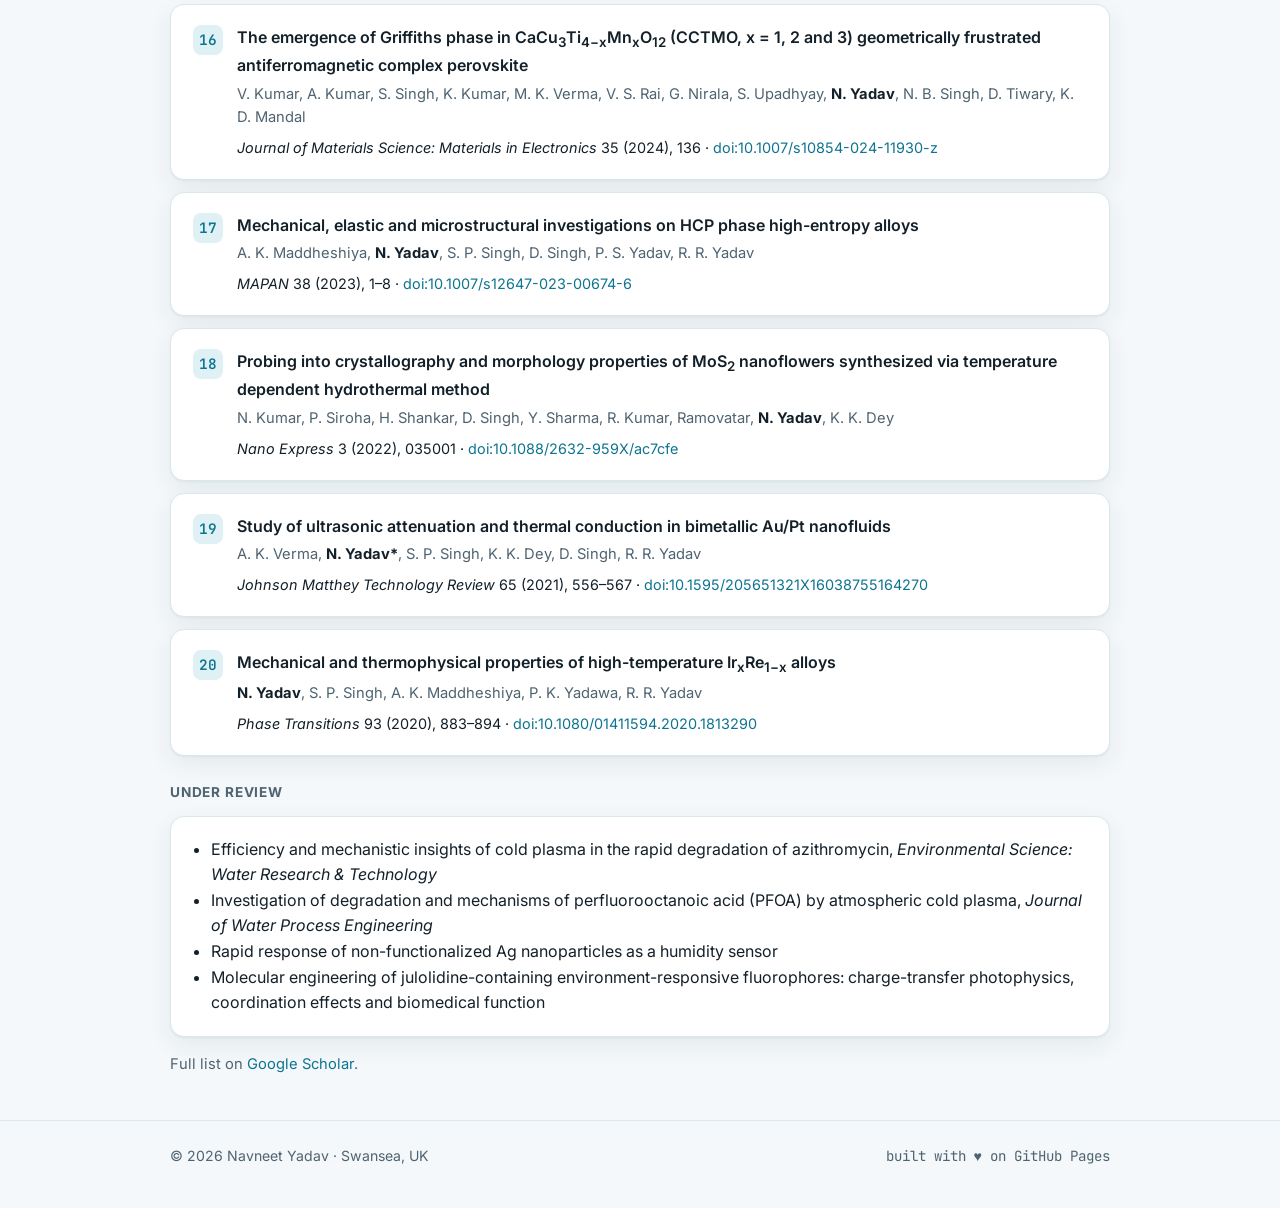
==== commit 4c948d0c: "Add files via upload" ====
--- a/publications.html
+++ b/publications.html
@@ -103,7 +103,7 @@
       <div class="card pub"><div>
         <p class="t">Microwave assisted formation of trimetallic AuPtCu nanoparticles from bimetallic nano-islands: Why it is a superior new age biocidal agent compared to monometallic &amp; bimetallic nanoparticles</p>
         <p class="a"><b>N. Yadav</b>, R. R. Yadav, K. K. Dey</p>
-        <p class="j"><i>Journal of Alloys and Compounds</i> 896 (2022), 163073 · <a href="https://scholar.google.com/scholar?q=Microwave+assisted+formation+of+trimetallic+AuPtCu+nanoparticles+from+bimetallic+nano-islands" target="_blank" rel="noopener">find on Google Scholar</a></p>
+        <p class="j"><i>Journal of Alloys and Compounds</i> 896 (2022), 163073 · <a href="https://doi.org/10.1016/j.jallcom.2021.163073" target="_blank" rel="noopener">doi:10.1016/j.jallcom.2021.163073</a></p>
       </div></div>
       <div class="card pub"><div>
         <p class="t">Two birds with one stone: oyster mushroom mediated bimetallic Au-Pt nanoparticles for agro-waste management and anticancer activity</p>
--- a/style.css
+++ b/style.css
@@ -1,18 +1,18 @@
 
 :root{
-  --bg:#f7f6fb; --surface:#ffffff; --surface-2:#f1effa; --text:#1d1b2e; --muted:#5d5a75; --line:#e4e1f0;
-  --accent:#6d3fe0; --accent-soft:#ede7fe; --accent-2:#0f9d8a; --chip:#f1effa; --shadow:0 1px 2px rgba(30,20,70,.05),0 8px 24px rgba(30,20,70,.06);
-  --hero-a:#0f0c29; --hero-b:#302b63; --hero-c:#24243e;
+  --bg:#f4f8fa; --surface:#ffffff; --surface-2:#eaf2f5; --text:#132029; --muted:#4f6370; --line:#dbe7ec;
+  --accent:#0e7490; --accent-soft:#dff1f5; --accent-2:#0f9d8a; --chip:#eef5f7; --shadow:0 1px 2px rgba(10,40,55,.05),0 8px 24px rgba(10,40,55,.07);
+  --hero-a:#04131f; --hero-b:#0b3a4d; --hero-c:#0a2230;
 }
 @media (prefers-color-scheme: dark){
   :root:not([data-theme="light"]){
-    --bg:#0f0f17; --surface:#181826; --surface-2:#1f1f31; --text:#e6e4f5; --muted:#a19dbf; --line:#2c2a44;
-    --accent:#a78bfa; --accent-soft:#2a2350; --accent-2:#5eead4; --chip:#232238; --shadow:0 1px 2px rgba(0,0,0,.3),0 8px 24px rgba(0,0,0,.25);
+    --bg:#0a1117; --surface:#111c23; --surface-2:#17262f; --text:#e2edf2; --muted:#9bb0bc; --line:#22343f;
+    --accent:#5ccfe0; --accent-soft:#103440; --accent-2:#5eead4; --chip:#162730; --shadow:0 1px 2px rgba(0,0,0,.3),0 8px 24px rgba(0,0,0,.25);
   }
 }
 :root[data-theme="dark"]{
-  --bg:#0f0f17; --surface:#181826; --surface-2:#1f1f31; --text:#e6e4f5; --muted:#a19dbf; --line:#2c2a44;
-  --accent:#a78bfa; --accent-soft:#2a2350; --accent-2:#5eead4; --chip:#232238; --shadow:0 1px 2px rgba(0,0,0,.3),0 8px 24px rgba(0,0,0,.25);
+  --bg:#0a1117; --surface:#111c23; --surface-2:#17262f; --text:#e2edf2; --muted:#9bb0bc; --line:#22343f;
+  --accent:#5ccfe0; --accent-soft:#103440; --accent-2:#5eead4; --chip:#162730; --shadow:0 1px 2px rgba(0,0,0,.3),0 8px 24px rgba(0,0,0,.25);
 }
 *{box-sizing:border-box}
 html{scroll-behavior:smooth}
@@ -26,10 +26,10 @@
 .hero{background:linear-gradient(135deg,var(--hero-a),var(--hero-b) 55%,var(--hero-c));color:#fff;position:relative;overflow:hidden}
 .hero::after{content:"";position:absolute;inset:auto 0 -1px 0;height:60px;background:var(--bg);clip-path:ellipse(70% 100% at 50% 100%)}
 .hero .wrap{display:flex;gap:36px;align-items:center;padding-top:64px;padding-bottom:96px;position:relative;z-index:1}
-.photo{width:168px;height:168px;border-radius:50%;object-fit:cover;flex:none;border:4px solid rgba(255,255,255,.18);box-shadow:0 0 0 8px rgba(167,139,250,.18)}
+.photo{width:168px;height:168px;border-radius:50%;object-fit:cover;flex:none;border:4px solid rgba(255,255,255,.18);box-shadow:0 0 0 8px rgba(92,207,224,.2)}
 .hero h1{font-size:clamp(2.4rem,6vw,3.6rem);line-height:1.05;margin:0 0 8px;font-weight:800;letter-spacing:-.02em}
-.hero .role{font-size:1.15rem;color:#ddd6fe;margin:0 0 6px;font-weight:500}
-.hero .place{color:#c4b5fd;margin:0 0 14px;font-size:.95rem}
+.hero .role{font-size:1.15rem;color:#cfeef4;margin:0 0 6px;font-weight:500}
+.hero .place{color:#9fdcea;margin:0 0 14px;font-size:.95rem}
 .prompt{font-size:.9rem;color:#9ece6a;margin-bottom:10px}
 .prompt span{color:#c0caf5}
 .cursor{display:inline-block;width:.55em;height:1.05em;background:#c0caf5;vertical-align:-2px;margin-left:2px;animation:blink 1s steps(1) infinite}
@@ -37,11 +37,11 @@
 .actions{display:flex;flex-wrap:wrap;gap:10px;margin-top:18px}
 .btn{display:inline-flex;align-items:center;gap:8px;padding:10px 16px;border-radius:10px;font-weight:600;font-size:.92rem;border:1px solid rgba(255,255,255,.22);color:#fff;background:rgba(255,255,255,.08);transition:.15s}
 .btn:hover{background:rgba(255,255,255,.16);text-decoration:none;transform:translateY(-1px)}
-.btn.primary{background:#a78bfa;border-color:#a78bfa;color:#1a1338}
-.btn.primary:hover{background:#c4b5fd}
+.btn.primary{background:#5ccfe0;border-color:#5ccfe0;color:#062530}
+.btn.primary:hover{background:#9fe3ee}
 .btn svg{width:17px;height:17px;flex:none}
 
-.photo.initials{display:grid;place-items:center;background:linear-gradient(135deg,#a78bfa,#5eead4);color:#1a1338;font:800 3.4rem Inter,sans-serif;letter-spacing:-.03em}
+.photo.initials{display:grid;place-items:center;background:linear-gradient(135deg,#5ccfe0,#5eead4);color:#062530;font:800 3.4rem Inter,sans-serif;letter-spacing:-.03em}
 @media screen and (max-width:720px){.photo.initials{font-size:2.4rem}}
 .sub{font-size:.85rem;text-transform:uppercase;letter-spacing:.06em;color:var(--muted);margin:14px 0 0;font-weight:700}
 .pubs .sub:first-child{margin-top:0}
@@ -126,12 +126,12 @@
   @page{size:A4;margin:12mm 12mm}
   :root,:root[data-theme="dark"],:root:not([data-theme="light"]){
     --bg:#fff;--surface:#fff;--surface-2:#f6f5fb;--text:#111;--muted:#444;--line:#ddd;
-    --accent:#4b22c8;--accent-soft:#eee8fd;--accent-2:#0f9d8a;--chip:#f4f2fb;--shadow:none}
+    --accent:#0e6a80;--accent-soft:#e3f3f6;--accent-2:#0f9d8a;--chip:#f4f2fb;--shadow:none}
   nav.top,.actions,.theme,.hero::after,.prompt,.stats,#references{display:none!important}
   html{font-size:10.5px}
   body{background:#fff;color:#111;font-size:10.5px;line-height:1.45}
   .wrap{max-width:none;padding:0}
-  .hero{background:none;color:#111;border-bottom:2px solid #6d3fe0;margin-bottom:10px}
+  .hero{background:none;color:#111;border-bottom:2px solid #0e7490;margin-bottom:10px}
   .hero .wrap{padding:0 0 10px;gap:18px;flex-direction:row;align-items:center}
   .photo{width:78px;height:78px;border:0;box-shadow:none}
   .photo.initials{font-size:28px}
@@ -157,7 +157,7 @@
   .awards{gap:3px}.award{grid-template-columns:40px 1fr}
   .grid2,.projects{grid-template-columns:1fr 1fr!important;gap:8px}
   .list li{padding:3px 0;grid-template-columns:38px 1fr}
-  a{color:#4b22c8}
+  a{color:#0e6a80}
   footer{display:none}
 }
 
@@ -165,8 +165,8 @@
 nav.top a.active{color:var(--accent);background:var(--accent-soft)}
 .pagehead .wrap{padding-top:48px;padding-bottom:84px;display:block}
 .pagehead h1{font-size:clamp(2rem,5vw,2.8rem);margin:0 0 6px}
-.pagehead .crumb{font-size:.9rem;color:#c4b5fd;margin:0 0 10px}
-.pagehead .crumb a{color:#ddd6fe}
+.pagehead .crumb{font-size:.9rem;color:#9fdcea;margin:0 0 10px}
+.pagehead .crumb a{color:#cfeef4}
 .pagehead .role{max-width:720px}
 .more{display:inline-flex;align-items:center;gap:6px;margin-top:14px;padding:9px 15px;border-radius:10px;border:1px solid var(--line);background:var(--surface);color:var(--accent);font-weight:600;font-size:.92rem;box-shadow:var(--shadow);transition:.15s}
 .more:hover{text-decoration:none;transform:translateY(-1px);border-color:var(--accent)}
@@ -203,3 +203,6 @@
   .pagehead .wrap{padding-top:32px;padding-bottom:72px}
 }
 @media print{ .more,.cta,.pagehead::after{display:none!important} .pagehead{background:none;color:#111} .pagehead .crumb{display:none} }
+.statnote{margin:8px 2px 0;font-size:.8rem;color:var(--muted)}
+.list.news li{grid-template-columns:52px 1fr}
+@media print{.statnote{display:none}}
